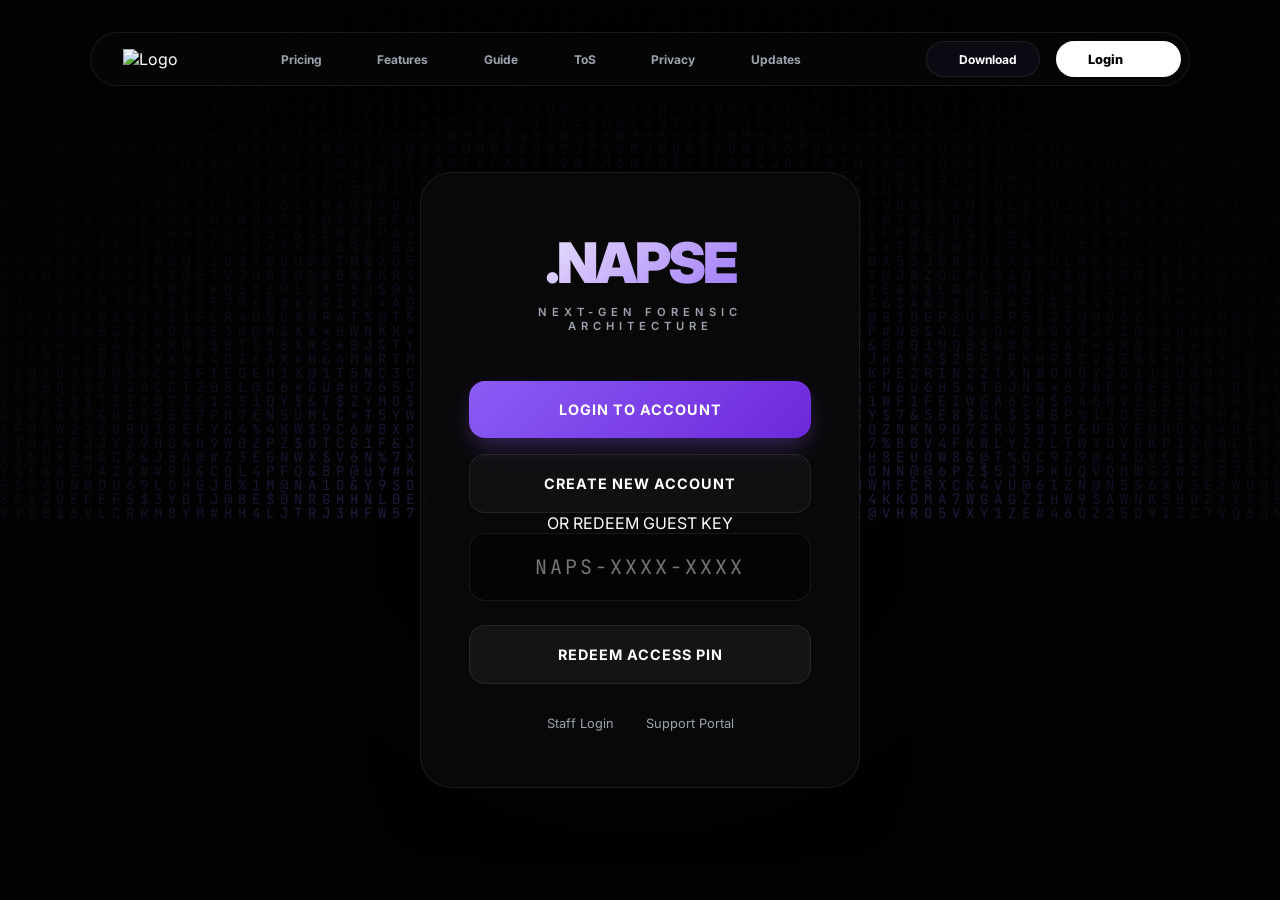
==== docs/index.html @ 02cfca44 "Left-align landing views and hide navigation bar after login" ====
<!DOCTYPE html>
<html lang="en">
<head>
    <meta charset="UTF-8">
    <meta name="viewport" content="width=device-width, initial-scale=1.0">
    <title>.NAPSE | Forensic Dashboard</title>
    <link rel="stylesheet" href="style.css?v=1.1">
    <link href="https://fonts.googleapis.com/css2?family=Inter:wght@400;600;700;800;900&family=JetBrains+Mono:wght@500;700&display=swap" rel="stylesheet">
    <script src="https://unpkg.com/lucide@latest"></script>
</head>
<body>
    <canvas id="matrix-canvas"></canvas>
    <div class="background-overlay"></div>

    <nav class="floating-nav" id="main-nav">
        <div class="nav-content">
            <div class="nav-logo">
                <img src="https://www.napse.ac/favicon.ico" alt="Logo" class="mini-logo">
            </div>
            <div class="nav-links">
                <a href="#"><i data-lucide="dollar-sign"></i> Pricing</a>
                <a href="#"><i data-lucide="zap"></i> Features</a>
                <a href="#"><i data-lucide="book-open"></i> Guide</a>
                <a href="#"><i data-lucide="file-text"></i> ToS</a>
                <a href="#"><i data-lucide="shield"></i> Privacy</a>
                <a href="#"><i data-lucide="refresh-cw"></i> Updates</a>
                <a href="#"><i data-lucide="message-square"></i></a>
            </div>
            <div class="nav-actions">
                <button class="btn-nav-dl" onclick="handleDownload()"><i data-lucide="download"></i> Download</button>
                <button class="btn-nav-login" onclick="switchView('login-view')">Login <i data-lucide="arrow-right"></i></button>
            </div>
        </div>
    </nav>

    <div class="container" id="main-container">
        <!-- USER VIEW: REDEEM PIN -->
        <div id="redeem-view" class="view">
            <div class="glass card animate-in">
                <div class="logo">.NAPSE</div>
                <div class="tagline">Next-Gen Forensic Architecture</div>
                
                <div id="auth-options">
                    <button class="btn primary" onclick="switchView('login-view')">Login to Account</button>
                    <button class="btn secondary" style="margin-top: 1rem;" onclick="switchView('register-view')">Create New Account</button>
                    <div class="divider"><span>OR REDEEM GUEST KEY</span></div>
                </div>

                <div class="input-group">
                    <input type="text" id="pin-input" placeholder="NAPS-XXXX-XXXX" maxlength="14">
                </div>
                
                <button class="btn" style="background: rgba(255,255,255,0.05);" onclick="redeemPin()">Redeem Access Pin</button>
                
                <div class="footer-links">
                    <span class="link" onclick="switchView('admin-login-view')">Staff Login</span>
                    <span class="link">Support Portal</span>
                </div>
            </div>
        </div>

        <!-- LOGIN VIEW -->
        <div id="login-view" class="view hidden">
            <div class="glass card animate-in">
                <div class="view-header">
                    <span class="back-btn" onclick="switchView('redeem-view')"><i data-lucide="chevron-left"></i></span>
                    <h3>Account Login</h3>
                </div>
                
                <div class="input-group">
                    <label>Username</label>
                    <input type="text" id="login-user" placeholder="forensic_expert">
                </div>
                <div class="input-group">
                    <label>Password</label>
                    <input type="password" id="login-pass" placeholder="••••••••">
                </div>
                
                <button class="btn primary" onclick="handleLogin()">Sign In</button>
                <p style="margin-top: 1.5rem; font-size: 0.8rem; color: var(--text-dim);">Don't have an account? <span class="link" style="color: var(--accent);" onclick="switchView('register-view')">Register</span></p>
            </div>
        </div>

        <!-- REGISTER VIEW -->
        <div id="register-view" class="view hidden">
            <div class="glass card animate-in">
                <div class="view-header">
                    <span class="back-btn" onclick="switchView('redeem-view')"><i data-lucide="chevron-left"></i></span>
                    <h3>Create Account</h3>
                </div>
                
                <div class="input-group">
                    <label>Username</label>
                    <input type="text" id="reg-user" placeholder="forensic_expert">
                </div>
                <div class="input-group">
                    <label>Password</label>
                    <input type="password" id="reg-pass" placeholder="••••••••">
                </div>
                <div class="input-group">
                    <label>Confirm Password</label>
                    <input type="password" id="reg-pass-confirm" placeholder="••••••••">
                </div>
                
                <button class="btn primary" onclick="handleRegister()">Register Account</button>
                <p style="margin-top: 1.5rem; font-size: 0.8rem; color: var(--text-dim);">Already have an account? <span class="link" style="color: var(--accent);" onclick="switchView('login-view')">Login</span></p>
            </div>
        </div>

        <!-- ADMIN LOGIN VIEW -->
        <div id="admin-login-view" class="view hidden">
            <div class="glass card animate-in">
                <div class="view-header">
                    <span class="back-btn" onclick="switchView('redeem-view')"><i data-lucide="chevron-left"></i></span>
                    <h3>Administrator</h3>
                </div>
                
                <div class="input-group">
                    <label>Access Secret</label>
                    <input type="password" id="admin-pass" placeholder="••••••••">
                </div>
                
                <button class="btn" onclick="adminLogin()">Authenticate</button>
            </div>
        </div>

        <!-- ADMIN DASHBOARD VIEW (PREMIUM SIDEBAR LAYOUT) -->
        <div id="admin-dashboard-view" class="view dashboard-layout hidden">
            <aside class="sidebar glass">
                <div class="sidebar-brand">.NAPSE</div>
                
                <nav class="sidebar-nav">
                    <div class="nav-item active" onclick="switchTab('keys')">
                        <i data-lucide="key"></i> <span>Licenses</span>
                    </div>
                    <div class="nav-item" id="reports-tab-btn" onclick="switchTab('reports')">
                        <i data-lucide="file-text"></i> <span>Reports</span>
                    </div>
                    <div class="nav-item" onclick="switchTab('settings')">
                        <i data-lucide="settings"></i> <span>Settings</span>
                    </div>
                </nav>

                <div class="sidebar-user">
                    <div class="user-info">
                        <div class="user-avatar"><i data-lucide="user"></i></div>
                        <div class="user-details">
                            <span class="user-name">Root Admin</span>
                            <span class="user-role">Administrator</span>
                        </div>
                    </div>
                    <button class="logout-btn" onclick="location.reload()">
                        <i data-lucide="log-out"></i>
                    </button>
                </div>
            </aside>

            <main class="workspace">
                <header class="workspace-top">
                    <div class="page-info">
                        <h1 id="page-title">License Management</h1>
                        <p id="page-desc">System authority level: Alpha</p>
                    </div>
                    <div class="global-stats">
                        <div class="g-stat">
                            <div class="g-val" id="stat-total">0</div>
                            <div class="g-lbl">TOTAL KEYS</div>
                        </div>
                        <div class="g-stat">
                            <div class="g-val" id="stat-reports">0</div>
                            <div class="g-lbl">REPORTS</div>
                        </div>
                    </div>
                </header>

                <div class="page-content">
                    <!-- LICENSES TAB -->
                    <div id="tab-keys" class="tab-pane">
                        <div class="toolbar">
                            <button class="btn primary" onclick="generatePin()">+ Generate New Pin</button>
                            <button class="btn secondary" onclick="copyDirectLink()">Copy Direct Link</button>
                        </div>
                        <div class="table-container glass">
                            <table class="key-table">
                                <thead>
                                    <tr>
                                        <th>LICENSE KEY</th>
                                        <th>STATUS</th>
                                        <th>TIMESTAMP</th>
                                        <th>OPERATIONS</th>
                                    </tr>
                                </thead>
                                <tbody id="pin-list-body"></tbody>
                            </table>
                        </div>
                    </div>

                    <!-- REPORTS TAB -->
                    <div id="tab-reports" class="tab-pane hidden">
                        <div class="toolbar">
                            <button class="btn primary" onclick="document.getElementById('report-upload').click()">+ Upload Scanner Data</button>
                            <input type="file" id="report-upload" hidden accept=".html" onchange="handleReportUpload(event)">
                        </div>
                        <div class="reports-grid" id="reports-list"></div>
                    </div>
                </div>
            </main>
        </div>

        <!-- USER VIEW: DOWNLOAD VERIFICATION -->
        <div id="download-verify-view" class="view hidden">
            <div class="glass card animate-in">
                <div class="logo">.NAPSE</div>
                <div class="tagline">Verify Access to Download Client</div>
                
                <div class="input-group">
                    <label>Enter Access Pin</label>
                    <input type="text" id="download-pin-input" placeholder="NAPS-XXXX-XXXX">
                </div>

                <button class="btn" onclick="verifyDownloadPin()" style="background: var(--accent); color: white;">
                    Verify & Download <i data-lucide="download"></i>
                </button>

                <p style="margin-top: 1.5rem; font-size: 0.8rem; color: var(--text-dim);">Don't have a pin? <span class="link" style="color: var(--accent);" onclick="switchView('redeem-view')">Back to Home</span></p>
            </div>
        </div>

        <!-- SUCCESS VIEW: DOWNLOAD -->
        <div id="success-view" class="view hidden">
            <div class="glass card success-card animate-in">
                <div class="success-icon">
                    <i data-lucide="shield-check"></i>
                </div>
                <h2>Access Granted</h2>
                <p class="success-msg">Your license has been verified. You may now download the forensic client.</p>
                
                <div class="download-box">
                    <div class="dl-info">
                        <span class="dl-name">Scanner.exe</span>
                        <span class="dl-meta">SHA256: 76e48bf9... • Windows 10/11</span>
                    </div>
                    <button class="btn-dl shimmer" onclick="triggerClientDownload()">Download Client</button>
                </div>

                <p class="warning-text"><i data-lucide="alert-triangle"></i> This link is valid for a single use only.</p>
                
                <span class="link" onclick="location.reload()" style="margin-top: 2rem;">Return to Login</span>
            </div>
        </div>
    </div>

    <script src="app.js?v=1.1"></script>
    <script>
        lucide.createIcons();
    </script>
</body>
</html>
---- docs/style.css ----
:root {
    --bg: #030303;
    --surface: rgba(10, 10, 10, 0.8);
    --surface-light: rgba(255, 255, 255, 0.03);
    --accent: #8b5cf6;
    --accent-dim: rgba(139, 92, 246, 0.2);
    --text: #ffffff;
    --text-dim: #9ca3af;
    --border: rgba(255, 255, 255, 0.08);
    --success: #10b981;
    --danger: #ef4444;
}

* {
    margin: 0;
    padding: 0;
    box-sizing: border-box;
    font-family: 'Inter', sans-serif;
}

body {
    background-color: var(--bg);
    color: var(--text);
    overflow-x: hidden;
    min-height: 100vh;
    display: flex;
    justify-content: flex-start;
    align-items: center;
}

#matrix-canvas {
    position: fixed;
    top: 0;
    left: 0;
    width: 100%;
    height: 100%;
    z-index: -2;
    opacity: 0.4;
}

.background-overlay {
    position: fixed;
    top: 0;
    left: 0;
    width: 100%;
    height: 100%;
    background: radial-gradient(circle at center, transparent 0%, var(--bg) 100%);
    z-index: -1;
}

/* Floating Navigation */
.floating-nav {
    position: fixed;
    top: 2rem;
    left: 50%;
    transform: translateX(-50%);
    width: 95%;
    max-width: 1100px;
    z-index: 100;
}

.nav-content {
    background: rgba(10, 10, 10, 0.4);
    backdrop-filter: blur(20px);
    -webkit-backdrop-filter: blur(20px);
    border: 1px solid var(--border);
    border-radius: 100px;
    padding: 0.5rem 0.5rem 0.5rem 2rem;
    display: flex;
    justify-content: space-between;
    align-items: center;
    box-shadow: 0 10px 30px rgba(0,0,0,0.5);
}

.nav-links {
    display: flex;
    gap: 2rem;
    align-items: center;
}

.nav-links a {
    text-decoration: none;
    color: var(--text-dim);
    font-size: 0.75rem;
    font-weight: 700;
    display: flex;
    align-items: center;
    gap: 0.6rem;
    transition: 0.3s;
    text-transform: capitalize;
}

.nav-links a i {
    width: 14px;
    height: 14px;
    color: var(--text-dim);
}

.nav-links a:hover {
    color: white;
}

.nav-links a:hover i {
    color: var(--accent);
}

.nav-actions {
    display: flex;
    gap: 1rem;
}

.btn-nav-dl {
    background: rgba(139, 92, 246, 0.05);
    color: white;
    border: 1px solid var(--border);
    padding: 0.6rem 1.4rem;
    border-radius: 100px;
    font-size: 0.75rem;
    font-weight: 700;
    cursor: pointer;
    display: flex;
    align-items: center;
    gap: 0.6rem;
    transition: 0.3s;
}

.btn-nav-dl i {
    color: var(--accent);
}

.btn-nav-dl:hover {
    background: rgba(139, 92, 246, 0.15);
    border-color: var(--accent);
}

.btn-nav-login {
    background: white;
    color: black;
    border: none;
    padding: 0.6rem 2rem;
    border-radius: 100px;
    font-size: 0.8rem;
    font-weight: 800;
    cursor: pointer;
    display: flex;
    align-items: center;
    gap: 0.6rem;
    transition: 0.3s;
}

.btn-nav-login i {
    width: 16px;
    height: 16px;
}

.btn-nav-login:hover {
    transform: translateY(-2px);
    box-shadow: 0 5px 15px rgba(255,255,255,0.2);
}

.container {
    width: 100%;
    max-width: 1400px;
    padding: 100px 5% 40px;
    display: flex;
    justify-content: flex-start;
    align-items: center;
}

/* Glass Components */
.glass {
    background: var(--surface);
    backdrop-filter: blur(24px);
    -webkit-backdrop-filter: blur(24px);
    border: 1px solid var(--border);
    border-radius: 32px;
    box-shadow: 0 25px 50px -12px rgba(0, 0, 0, 0.5);
}

.card {
    width: 100%;
    max-width: 440px;
    padding: 3.5rem 3rem;
    text-align: center;
}

.dashboard {
    width: 100%;
    max-width: 1000px;
    min-height: 600px;
    display: flex;
    flex-direction: column;
}

/* Typography */
.logo {
    font-size: 3.5rem;
    font-weight: 900;
    letter-spacing: -3px;
    margin-bottom: 0.5rem;
    background: linear-gradient(135deg, #fff 0%, var(--accent) 100%);
    -webkit-background-clip: text;
    -webkit-text-fill-color: transparent;
}

.tagline {
    color: var(--text-dim);
    font-size: 0.7rem;
    margin-bottom: 3rem;
    text-transform: uppercase;
    letter-spacing: 5px;
    font-weight: 600;
}

/* Inputs & Groups */
.input-group {
    margin-bottom: 1.5rem;
    text-align: left;
}

.input-group label {
    display: block;
    font-size: 0.75rem;
    font-weight: 700;
    color: var(--text-dim);
    text-transform: uppercase;
    margin-bottom: 0.75rem;
    margin-left: 0.5rem;
}

input {
    width: 100%;
    background: rgba(0, 0, 0, 0.4);
    border: 1px solid var(--border);
    border-radius: 16px;
    padding: 1.25rem;
    color: white;
    font-size: 1rem;
    outline: none;
    transition: all 0.3s cubic-bezier(0.4, 0, 0.2, 1);
}

#pin-input {
    text-align: center;
    font-family: 'JetBrains Mono', monospace;
    letter-spacing: 3px;
    font-size: 1.25rem;
}

input:focus {
    border-color: var(--accent);
    background: rgba(139, 92, 246, 0.05);
    box-shadow: 0 0 30px rgba(139, 92, 246, 0.15);
}

/* Buttons */
.btn {
    width: 100%;
    background: var(--surface-light);
    color: white;
    border: 1px solid var(--border);
    border-radius: 16px;
    padding: 1.25rem;
    font-size: 0.9rem;
    font-weight: 700;
    cursor: pointer;
    transition: all 0.3s;
    text-transform: uppercase;
    letter-spacing: 1px;
}

.btn.primary {
    background: linear-gradient(135deg, var(--accent), #6d28d9);
    border: none;
    box-shadow: 0 10px 25px -5px rgba(139, 92, 246, 0.4);
}

.btn:hover {
    transform: translateY(-2px);
    filter: brightness(1.1);
}

.btn:active {
    transform: translateY(0);
}

/* Admin Dashboard Specifics */
.dash-header {
    padding: 1.5rem 2.5rem;
    border-bottom: 1px solid var(--border);
    display: flex;
    justify-content: space-between;
    align-items: center;
}

.logo-small {
    font-size: 1.5rem;
    font-weight: 900;
    letter-spacing: -1px;
    color: var(--accent);
}

.user-meta {
    display: flex;
    align-items: center;
    gap: 1rem;
}

.status-online {
    width: 8px;
    height: 8px;
    background: var(--success);
    border-radius: 50%;
    box-shadow: 0 0 10px var(--success);
}

.stats-row {
    display: grid;
    grid-template-columns: repeat(3, 1fr);
    gap: 1.5rem;
    padding: 2rem 2.5rem;
}

.stat-card {
    background: var(--surface-light);
    border: 1px solid var(--border);
    border-radius: 24px;
    padding: 1.5rem;
}

.stat-val {
    font-size: 2rem;
    font-weight: 800;
    color: var(--accent);
}

.stat-label {
    font-size: 0.7rem;
    text-transform: uppercase;
    color: var(--text-dim);
    font-weight: 700;
    margin-top: 0.25rem;
}

.dash-content {
    flex: 1;
    padding: 0 2.5rem 2.5rem;
}

/* Dashboard Layout */
.dashboard-layout {
    width: 100vw;
    height: 100vh;
    display: flex;
    justify-content: flex-start !important;
    align-items: stretch !important;
    padding: 0 !important;
    background: transparent;
}

.sidebar {
    width: 280px;
    height: 100vh;
    border-radius: 0;
    border: none;
    border-right: 1px solid var(--border);
    display: flex;
    flex-direction: column;
    padding: 2.5rem 0;
    z-index: 100;
}

.sidebar-brand {
    font-size: 1.5rem;
    font-weight: 900;
    color: var(--accent);
    padding: 0 2.5rem;
    margin-bottom: 3.5rem;
    letter-spacing: -1px;
}

.sidebar-nav {
    flex: 1;
    display: flex;
    flex-direction: column;
    gap: 0.5rem;
}

.nav-item {
    padding: 1rem 2.5rem;
    display: flex;
    align-items: center;
    gap: 1.25rem;
    color: var(--text-dim);
    cursor: pointer;
    transition: 0.3s;
    font-weight: 600;
    font-size: 0.9rem;
    border-right: 3px solid transparent;
}

.nav-item i {
    width: 20px;
    height: 20px;
}

.nav-item:hover {
    color: white;
    background: rgba(255, 255, 255, 0.03);
}

.nav-item.active {
    color: var(--accent);
    background: linear-gradient(90deg, rgba(139, 92, 246, 0.1), transparent);
    border-right-color: var(--accent);
}

.sidebar-user {
    padding: 0 2rem;
    display: flex;
    align-items: center;
    justify-content: space-between;
    margin-top: auto;
    padding-top: 2rem;
    border-top: 1px solid var(--border);
}

.user-info {
    display: flex;
    align-items: center;
    gap: 1rem;
}

.user-avatar {
    width: 40px;
    height: 40px;
    background: var(--surface-light);
    border: 1px solid var(--border);
    border-radius: 12px;
    display: flex;
    align-items: center;
    justify-content: center;
    color: var(--accent);
}

.user-details {
    display: flex;
    flex-direction: column;
}

.user-name {
    font-size: 0.85rem;
    font-weight: 700;
    color: white;
}

.user-role {
    font-size: 0.7rem;
    color: var(--text-dim);
}

.logout-btn {
    background: none;
    border: none;
    color: var(--text-dim);
    cursor: pointer;
    transition: 0.3s;
}

.logout-btn:hover {
    color: var(--danger);
}

/* Workspace */
.workspace {
    flex: 1;
    height: 100vh;
    overflow-y: auto;
    display: flex;
    flex-direction: column;
}

.workspace-top {
    padding: 2.5rem 3.5rem;
    display: flex;
    justify-content: space-between;
    align-items: flex-end;
    border-bottom: 1px solid var(--border);
}

.page-info h1 {
    font-size: 1.75rem;
    font-weight: 800;
    margin-bottom: 0.25rem;
}

.page-info p {
    font-size: 0.8rem;
    color: var(--text-dim);
    text-transform: uppercase;
    letter-spacing: 1px;
}

.global-stats {
    display: flex;
    gap: 3rem;
}

.g-stat {
    text-align: right;
}

.g-val {
    font-size: 1.5rem;
    font-weight: 800;
    color: var(--accent);
}

.g-lbl {
    font-size: 0.65rem;
    color: var(--text-dim);
    font-weight: 700;
    margin-top: 0.1rem;
}

.page-content {
    padding: 3.5rem;
    flex: 1;
}

.toolbar {
    display: flex;
    gap: 1rem;
    margin-bottom: 2.5rem;
}

.table-container {
    overflow: hidden;
    border-radius: 24px;
}

.key-table {
    width: 100%;
    border-collapse: collapse;
}

.key-table th {
    background: rgba(255, 255, 255, 0.02);
    padding: 1.25rem 2rem;
    text-align: left;
    font-size: 0.7rem;
    font-weight: 700;
    color: var(--text-dim);
    border-bottom: 1px solid var(--border);
}

.key-table td {
    padding: 1.5rem 2rem;
    font-size: 0.9rem;
    border-bottom: 1px solid var(--border);
}

.tag {
    padding: 0.4rem 0.8rem;
    border-radius: 8px;
    font-size: 0.7rem;
    font-weight: 800;
    text-transform: uppercase;
}

.tag-active {
    background: rgba(16, 185, 129, 0.1);
    color: var(--success);
}

.tag-used {
    background: rgba(239, 68, 68, 0.1);
    color: var(--danger);
}

.key-table tr:last-child td {
    border-bottom: none;
}

.tag {
    padding: 0.25rem 0.75rem;
    border-radius: 6px;
    font-size: 0.65rem;
    font-weight: 800;
    text-transform: uppercase;
}

.tag-active { background: rgba(16, 185, 129, 0.1); color: var(--success); }
.tag-used { background: rgba(239, 68, 68, 0.1); color: var(--danger); }

/* Success Card */
.success-icon {
    width: 80px;
    height: 80px;
    background: rgba(16, 185, 129, 0.1);
    color: var(--success);
    border-radius: 50%;
    display: flex;
    justify-content: center;
    align-items: center;
    margin: 0 auto 2rem;
}

.success-icon i {
    width: 40px;
    height: 40px;
}

.download-box {
    background: var(--surface-light);
    border: 1px solid var(--border);
    border-radius: 20px;
    padding: 1.5rem;
    display: flex;
    justify-content: space-between;
    align-items: center;
    margin: 2rem 0;
    text-align: left;
}

.dl-info {
    display: flex;
    flex-direction: column;
}

.dl-name {
    font-weight: 700;
    font-size: 1.1rem;
}

.dl-meta {
    font-size: 0.75rem;
    color: var(--text-dim);
}

.btn-dl {
    background: var(--success);
    color: #000;
    border: none;
    padding: 0.75rem 1.5rem;
    border-radius: 12px;
    font-weight: 800;
    cursor: pointer;
    position: relative;
    overflow: hidden;
}

.shimmer::after {
    content: '';
    position: absolute;
    top: -50%;
    left: -50%;
    width: 200%;
    height: 200%;
    background: linear-gradient(45deg, transparent, rgba(255,255,255,0.3), transparent);
    transform: rotate(45deg);
    animation: shimmer 3s infinite;
}

@keyframes shimmer {
    0% { transform: translateX(-100%) rotate(45deg); }
    100% { transform: translateX(100%) rotate(45deg); }
}

.warning-text {
    font-size: 0.75rem;
    color: #f59e0b;
    display: flex;
    align-items: center;
    justify-content: center;
    gap: 0.5rem;
}

/* Animations & Transitions */
.view {
    width: 100%;
    display: flex;
    justify-content: center;
    transition: all 0.5s ease;
}

.hidden {
    display: none;
    opacity: 0;
    transform: translateY(20px);
}

.animate-in {
    animation: slideUp 0.6s cubic-bezier(0.4, 0, 0.2, 1) forwards;
}

@keyframes slideUp {
    from { opacity: 0; transform: translateY(30px); }
    to { opacity: 1; transform: translateY(0); }
}

.link {
    cursor: pointer;
    color: var(--text-dim);
    transition: 0.3s;
}

.link:hover {
    color: white;
    text-shadow: 0 0 10px rgba(255, 255, 255, 0.5);
}

.footer-links {
    margin-top: 2rem;
    display: flex;
    justify-content: center;
    gap: 2rem;
    font-size: 0.8rem;
}
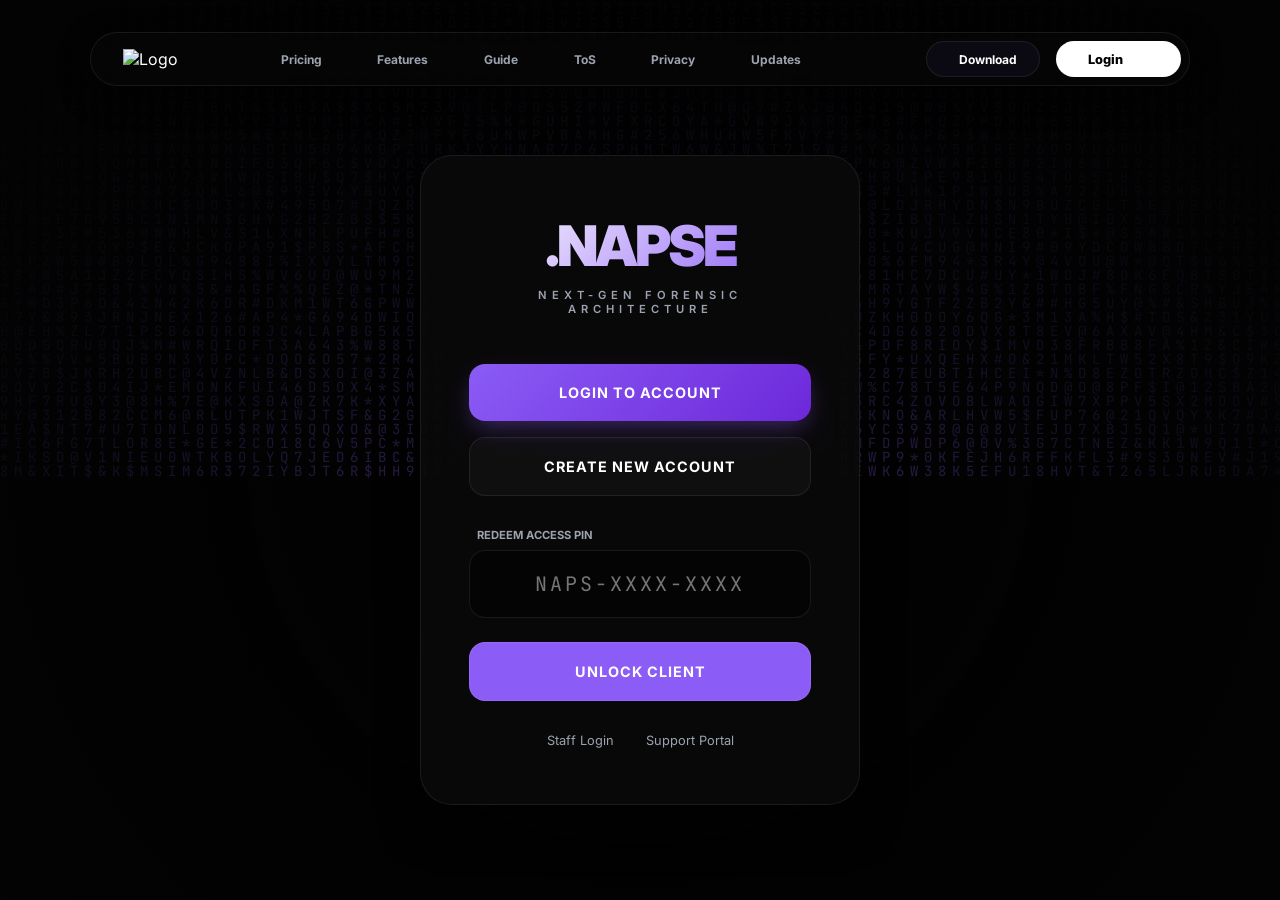
==== commit 6c6f4bee: "Remove redundant Guest Key section from landing portal" ====
--- a/docs/index.html
+++ b/docs/index.html
@@ -43,14 +43,14 @@
                 <div id="auth-options">
                     <button class="btn primary" onclick="switchView('login-view')">Login to Account</button>
                     <button class="btn secondary" style="margin-top: 1rem;" onclick="switchView('register-view')">Create New Account</button>
-                    <div class="divider"><span>OR REDEEM GUEST KEY</span></div>
-                </div>
-
-                <div class="input-group">
+                </div>
+
+                <div class="input-group" style="margin-top: 2rem;">
+                    <label style="font-size: 0.7rem; color: var(--text-dim); text-transform: uppercase; margin-bottom: 0.5rem; display: block;">Redeem Access Pin</label>
                     <input type="text" id="pin-input" placeholder="NAPS-XXXX-XXXX" maxlength="14">
                 </div>
                 
-                <button class="btn" style="background: rgba(255,255,255,0.05);" onclick="redeemPin()">Redeem Access Pin</button>
+                <button class="btn" style="background: var(--accent); color: white;" onclick="redeemPin()">Unlock Client</button>
                 
                 <div class="footer-links">
                     <span class="link" onclick="switchView('admin-login-view')">Staff Login</span>
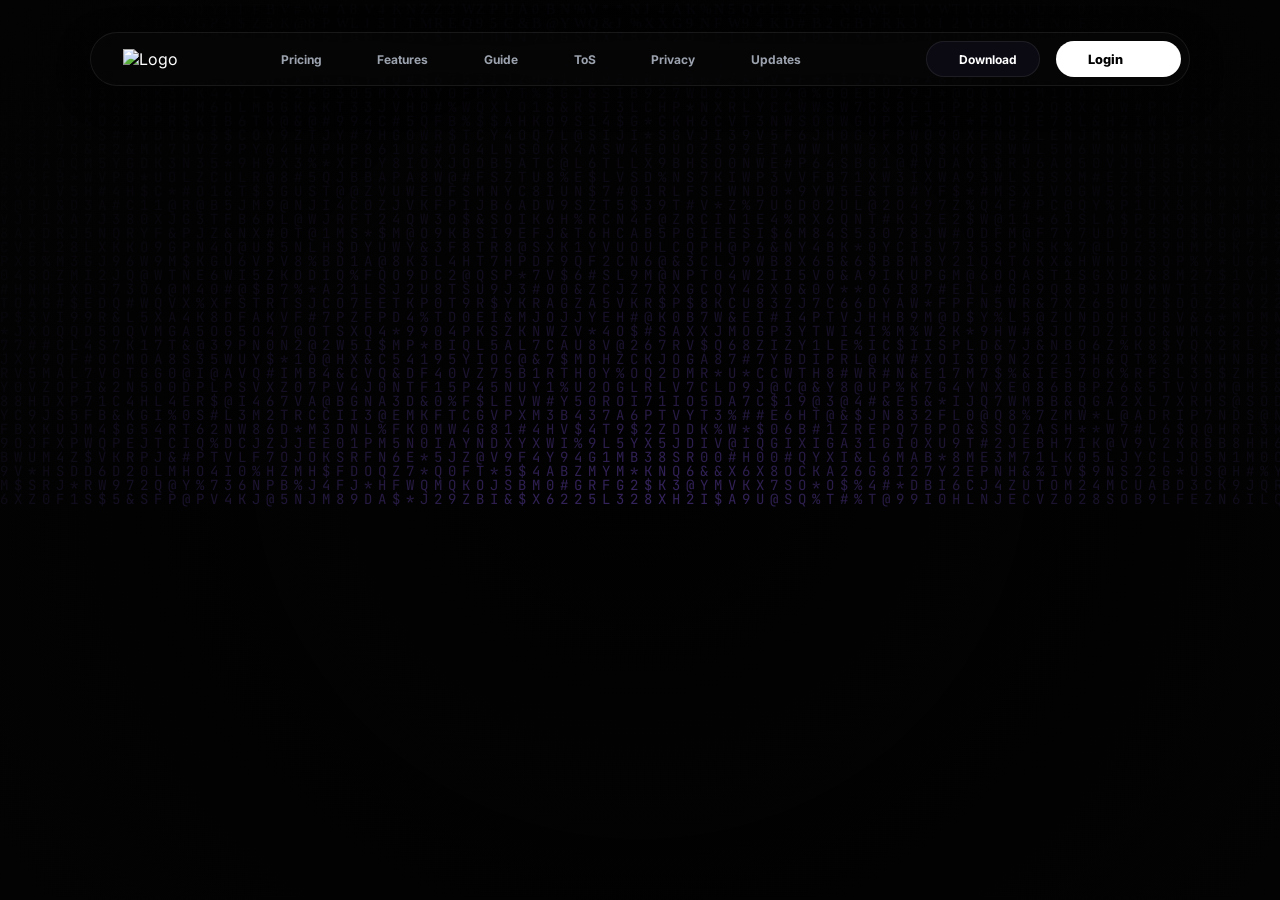
==== commit feb309d1: "Hide initial auth cards and integrate login/download views with top navigation" ====
--- a/docs/index.html
+++ b/docs/index.html
@@ -27,15 +27,15 @@
                 <a href="#"><i data-lucide="message-square"></i></a>
             </div>
             <div class="nav-actions">
-                <button class="btn-nav-dl" onclick="handleDownload()"><i data-lucide="download"></i> Download</button>
+                <button class="btn-nav-dl" onclick="switchView('download-verify-view')"><i data-lucide="download"></i> Download</button>
                 <button class="btn-nav-login" onclick="switchView('login-view')">Login <i data-lucide="arrow-right"></i></button>
             </div>
         </div>
     </nav>
 
     <div class="container" id="main-container">
-        <!-- USER VIEW: REDEEM PIN -->
-        <div id="redeem-view" class="view">
+        <!-- USER VIEW: REDEEM PIN (HIDDEN BY DEFAULT) -->
+        <div id="redeem-view" class="view hidden">
             <div class="glass card animate-in">
                 <div class="logo">.NAPSE</div>
                 <div class="tagline">Next-Gen Forensic Architecture</div>
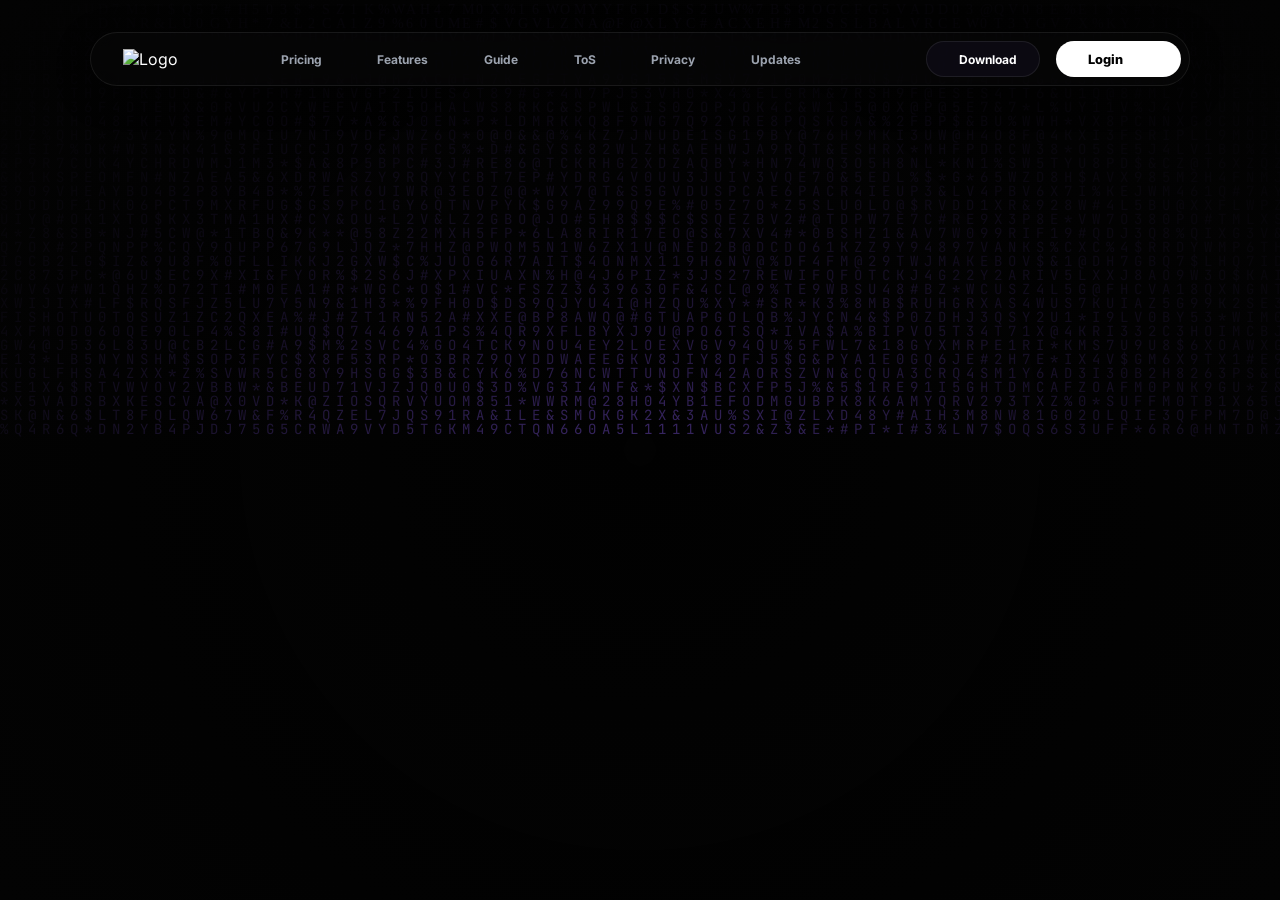
==== commit ca739fcb: "Completely delete landing page and enforce strict background-only start" ====
--- a/docs/index.html
+++ b/docs/index.html
@@ -34,30 +34,7 @@
     </nav>
 
     <div class="container" id="main-container">
-        <!-- USER VIEW: REDEEM PIN (HIDDEN BY DEFAULT) -->
-        <div id="redeem-view" class="view hidden">
-            <div class="glass card animate-in">
-                <div class="logo">.NAPSE</div>
-                <div class="tagline">Next-Gen Forensic Architecture</div>
-                
-                <div id="auth-options">
-                    <button class="btn primary" onclick="switchView('login-view')">Login to Account</button>
-                    <button class="btn secondary" style="margin-top: 1rem;" onclick="switchView('register-view')">Create New Account</button>
-                </div>
-
-                <div class="input-group" style="margin-top: 2rem;">
-                    <label style="font-size: 0.7rem; color: var(--text-dim); text-transform: uppercase; margin-bottom: 0.5rem; display: block;">Redeem Access Pin</label>
-                    <input type="text" id="pin-input" placeholder="NAPS-XXXX-XXXX" maxlength="14">
-                </div>
-                
-                <button class="btn" style="background: var(--accent); color: white;" onclick="redeemPin()">Unlock Client</button>
-                
-                <div class="footer-links">
-                    <span class="link" onclick="switchView('admin-login-view')">Staff Login</span>
-                    <span class="link">Support Portal</span>
-                </div>
-            </div>
-        </div>
+        <!-- Views will be toggled via Top Navigation -->
 
         <!-- LOGIN VIEW -->
         <div id="login-view" class="view hidden">
--- a/docs/style.css
+++ b/docs/style.css
@@ -685,7 +685,7 @@
 }
 
 .hidden {
-    display: none;
+    display: none !important;
     opacity: 0;
     transform: translateY(20px);
 }
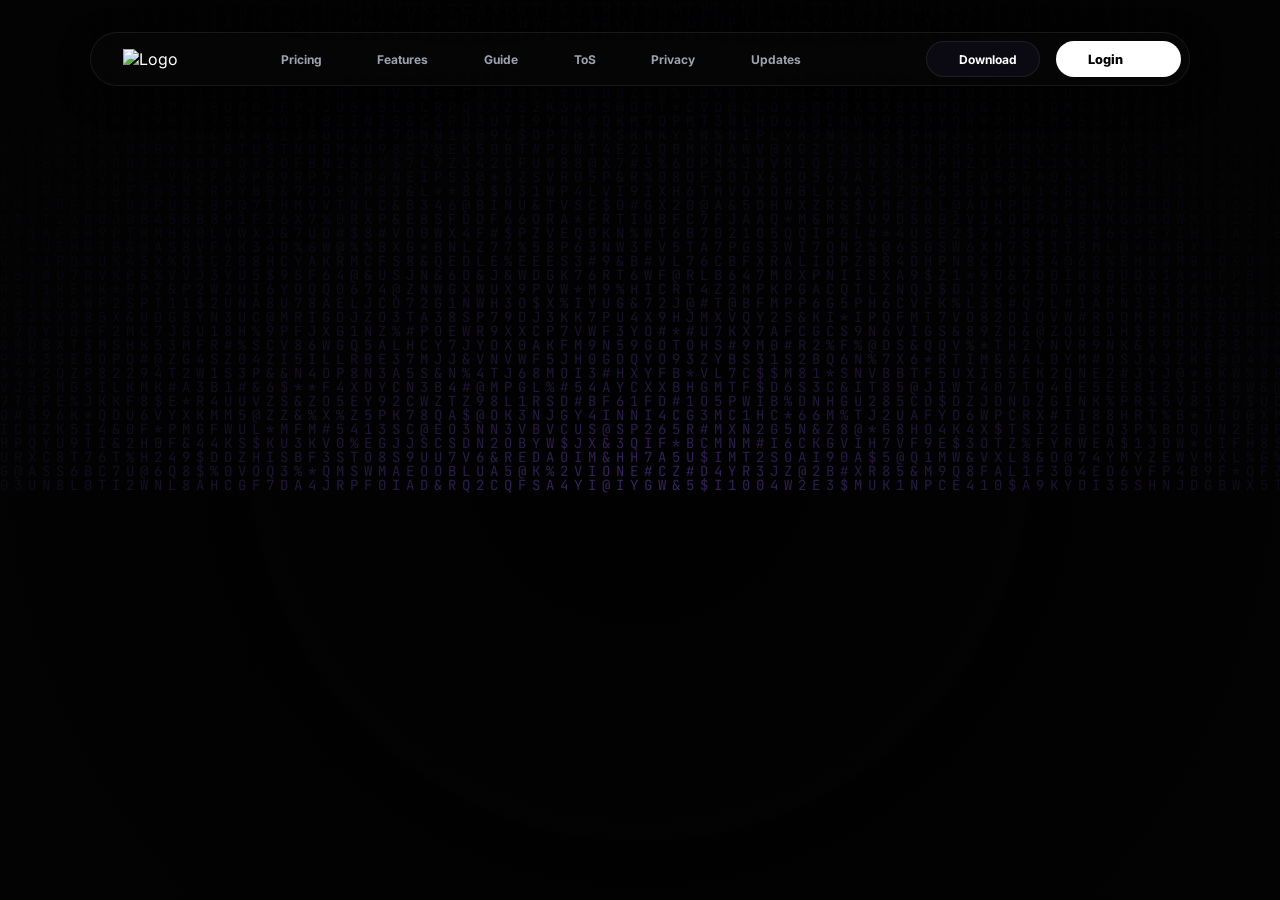
==== commit 39b7961f: "Fix GitHub Pages download flow Made-with: Cursor" ====
--- a/docs/index.html
+++ b/docs/index.html
@@ -4,7 +4,7 @@
     <meta charset="UTF-8">
     <meta name="viewport" content="width=device-width, initial-scale=1.0">
     <title>.NAPSE | Forensic Dashboard</title>
-    <link rel="stylesheet" href="style.css?v=1.1">
+    <link rel="stylesheet" href="style.css?v=1.2">
     <link href="https://fonts.googleapis.com/css2?family=Inter:wght@400;600;700;800;900&family=JetBrains+Mono:wght@500;700&display=swap" rel="stylesheet">
     <script src="https://unpkg.com/lucide@latest"></script>
 </head>
@@ -227,7 +227,7 @@
         </div>
     </div>
 
-    <script src="app.js?v=1.1"></script>
+    <script src="app.js?v=1.2"></script>
     <script>
         lucide.createIcons();
     </script>
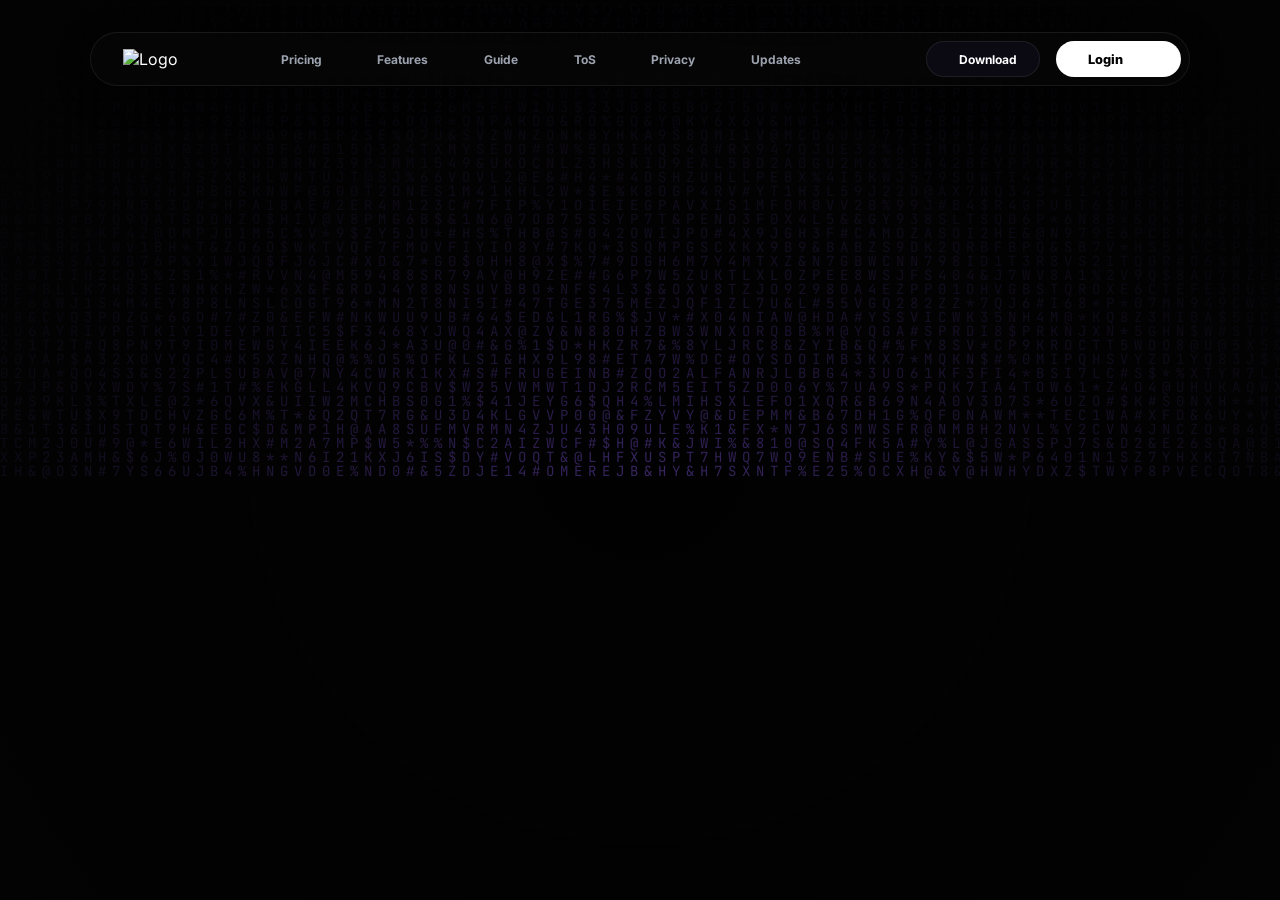
==== commit 49235053: "Fix download connection failure by switching to reliable direct link method" ====
--- a/docs/index.html
+++ b/docs/index.html
@@ -4,7 +4,7 @@
     <meta charset="UTF-8">
     <meta name="viewport" content="width=device-width, initial-scale=1.0">
     <title>.NAPSE | Forensic Dashboard</title>
-    <link rel="stylesheet" href="style.css?v=1.2">
+    <link rel="stylesheet" href="style.css?v=1.1">
     <link href="https://fonts.googleapis.com/css2?family=Inter:wght@400;600;700;800;900&family=JetBrains+Mono:wght@500;700&display=swap" rel="stylesheet">
     <script src="https://unpkg.com/lucide@latest"></script>
 </head>
@@ -227,7 +227,7 @@
         </div>
     </div>
 
-    <script src="app.js?v=1.2"></script>
+    <script src="app.js?v=1.1"></script>
     <script>
         lucide.createIcons();
     </script>
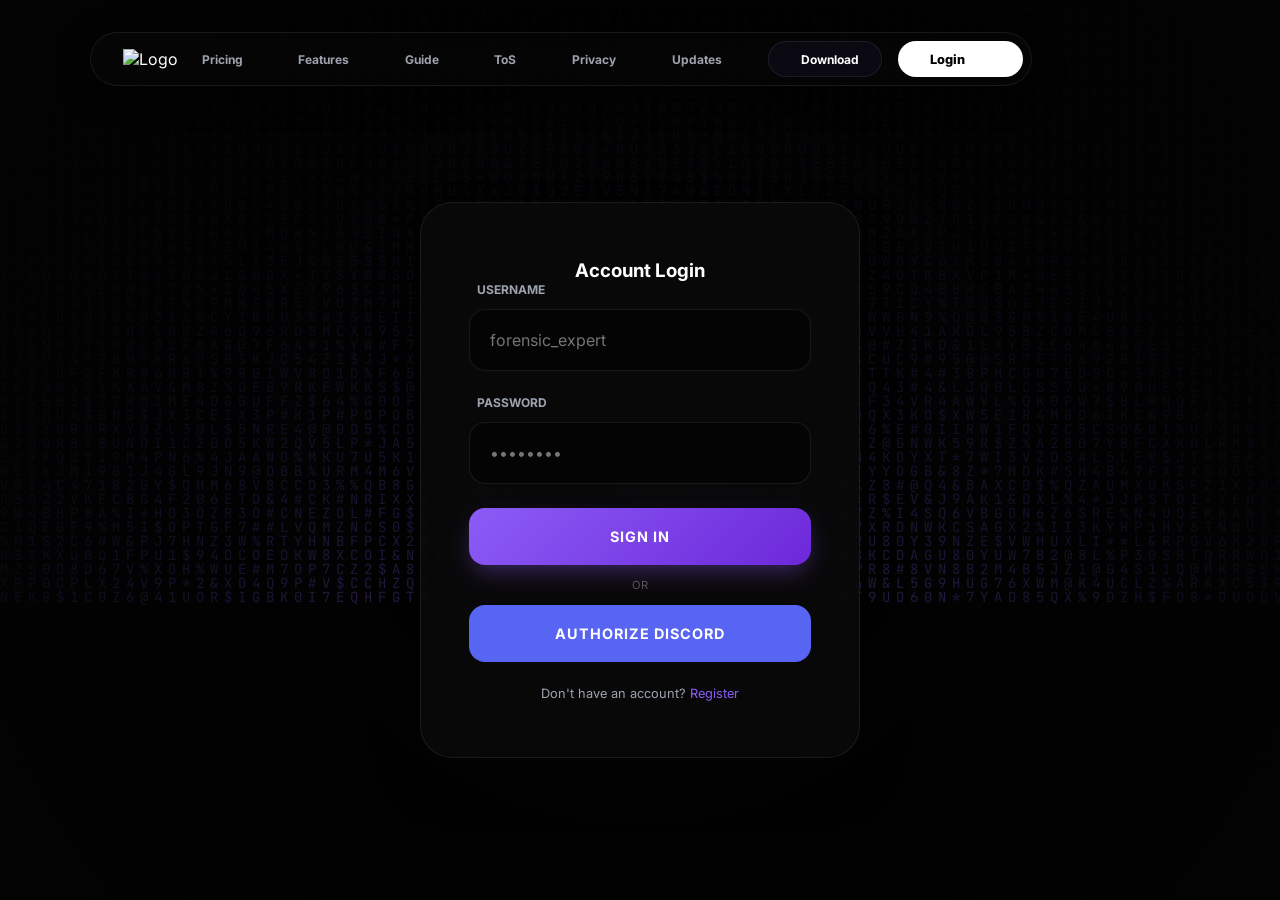
==== commit 9cbafca5: "Final Secure Release - v1.1" ====
--- a/docs/index.html
+++ b/docs/index.html
@@ -4,7 +4,7 @@
     <meta charset="UTF-8">
     <meta name="viewport" content="width=device-width, initial-scale=1.0">
     <title>.NAPSE | Forensic Dashboard</title>
-    <link rel="stylesheet" href="style.css?v=1.1">
+    <link rel="stylesheet" href="style.css">
     <link href="https://fonts.googleapis.com/css2?family=Inter:wght@400;600;700;800;900&family=JetBrains+Mono:wght@500;700&display=swap" rel="stylesheet">
     <script src="https://unpkg.com/lucide@latest"></script>
 </head>
@@ -15,7 +15,7 @@
     <nav class="floating-nav" id="main-nav">
         <div class="nav-content">
             <div class="nav-logo">
-                <img src="https://www.napse.ac/favicon.ico" alt="Logo" class="mini-logo">
+                <img src="https://cdn-icons-png.flaticon.com/512/1063/1063191.png" alt="Logo" class="mini-logo">
             </div>
             <div class="nav-links">
                 <a href="#"><i data-lucide="dollar-sign"></i> Pricing</a>
@@ -53,7 +53,13 @@
                     <input type="password" id="login-pass" placeholder="••••••••">
                 </div>
                 
-                <button class="btn primary" onclick="handleLogin()">Sign In</button>
+                <div style="display: flex; flex-direction: column; gap: 0.8rem; margin-top: 1.5rem;">
+                    <button class="btn primary" onclick="handleLogin()" style="width: 100%;">Sign In</button>
+                    <div style="text-align: center; font-size: 0.7rem; color: rgba(255,255,255,0.3);">OR</div>
+                    <button class="btn secondary" onclick="loginWithDiscord()" style="width: 100%; background: #5865F2; border: none; color: white;">
+                        <i data-lucide="message-square"></i> Authorize Discord
+                    </button>
+                </div>
                 <p style="margin-top: 1.5rem; font-size: 0.8rem; color: var(--text-dim);">Don't have an account? <span class="link" style="color: var(--accent);" onclick="switchView('register-view')">Register</span></p>
             </div>
         </div>
@@ -84,23 +90,6 @@
             </div>
         </div>
 
-        <!-- ADMIN LOGIN VIEW -->
-        <div id="admin-login-view" class="view hidden">
-            <div class="glass card animate-in">
-                <div class="view-header">
-                    <span class="back-btn" onclick="switchView('redeem-view')"><i data-lucide="chevron-left"></i></span>
-                    <h3>Administrator</h3>
-                </div>
-                
-                <div class="input-group">
-                    <label>Access Secret</label>
-                    <input type="password" id="admin-pass" placeholder="••••••••">
-                </div>
-                
-                <button class="btn" onclick="adminLogin()">Authenticate</button>
-            </div>
-        </div>
-
         <!-- ADMIN DASHBOARD VIEW (PREMIUM SIDEBAR LAYOUT) -->
         <div id="admin-dashboard-view" class="view dashboard-layout hidden">
             <aside class="sidebar glass">
@@ -126,7 +115,7 @@
                             <span class="user-role">Administrator</span>
                         </div>
                     </div>
-                    <button class="logout-btn" onclick="location.reload()">
+                    <button class="logout-btn" onclick="logout()">
                         <i data-lucide="log-out"></i>
                     </button>
                 </div>
@@ -155,7 +144,6 @@
                     <div id="tab-keys" class="tab-pane">
                         <div class="toolbar">
                             <button class="btn primary" onclick="generatePin()">+ Generate New Pin</button>
-                            <button class="btn secondary" onclick="copyDirectLink()">Copy Direct Link</button>
                         </div>
                         <div class="table-container glass">
                             <table class="key-table">
@@ -199,7 +187,7 @@
                     Verify & Download <i data-lucide="download"></i>
                 </button>
 
-                <p style="margin-top: 1.5rem; font-size: 0.8rem; color: var(--text-dim);">Don't have a pin? <span class="link" style="color: var(--accent);" onclick="switchView('redeem-view')">Back to Home</span></p>
+                <p style="margin-top: 1.5rem; font-size: 0.8rem; color: var(--text-dim);">Don't have a pin? <span class="link" style="color: var(--accent);" onclick="location.reload()">Back to Home</span></p>
             </div>
         </div>
 
@@ -225,9 +213,23 @@
                 <span class="link" onclick="location.reload()" style="margin-top: 2rem;">Return to Login</span>
             </div>
         </div>
+
+        <!-- Report Viewer View (External Injection) -->
+        <div id="report-viewer-view" class="view hidden" style="width: 100%; max-width: 1200px; margin: 0 auto; padding: 2rem; position: relative; z-index: 1000;">
+            <div class="glass" style="padding: 1rem; margin-bottom: 2rem; display: flex; justify-content: space-between; align-items: center;">
+                <div style="display: flex; align-items: center; gap: 1rem;">
+                    <div style="background: var(--accent); width: 10px; height: 30px;"></div>
+                    <h2 style="font-size: 1.5rem;">SECURE REPORT VIEW</h2>
+                </div>
+                <button class="btn" onclick="location.href='index.html'">CLOSE VIEWER</button>
+            </div>
+            <div id="report-viewer-content" class="glass" style="min-height: 80vh; background: rgba(0,0,0,0.8); overflow-y: auto; padding: 2rem;">
+                <!-- Content Injected Here -->
+            </div>
+        </div>
     </div>
 
-    <script src="app.js?v=1.1"></script>
+    <script src="app.js"></script>
     <script>
         lucide.createIcons();
     </script>
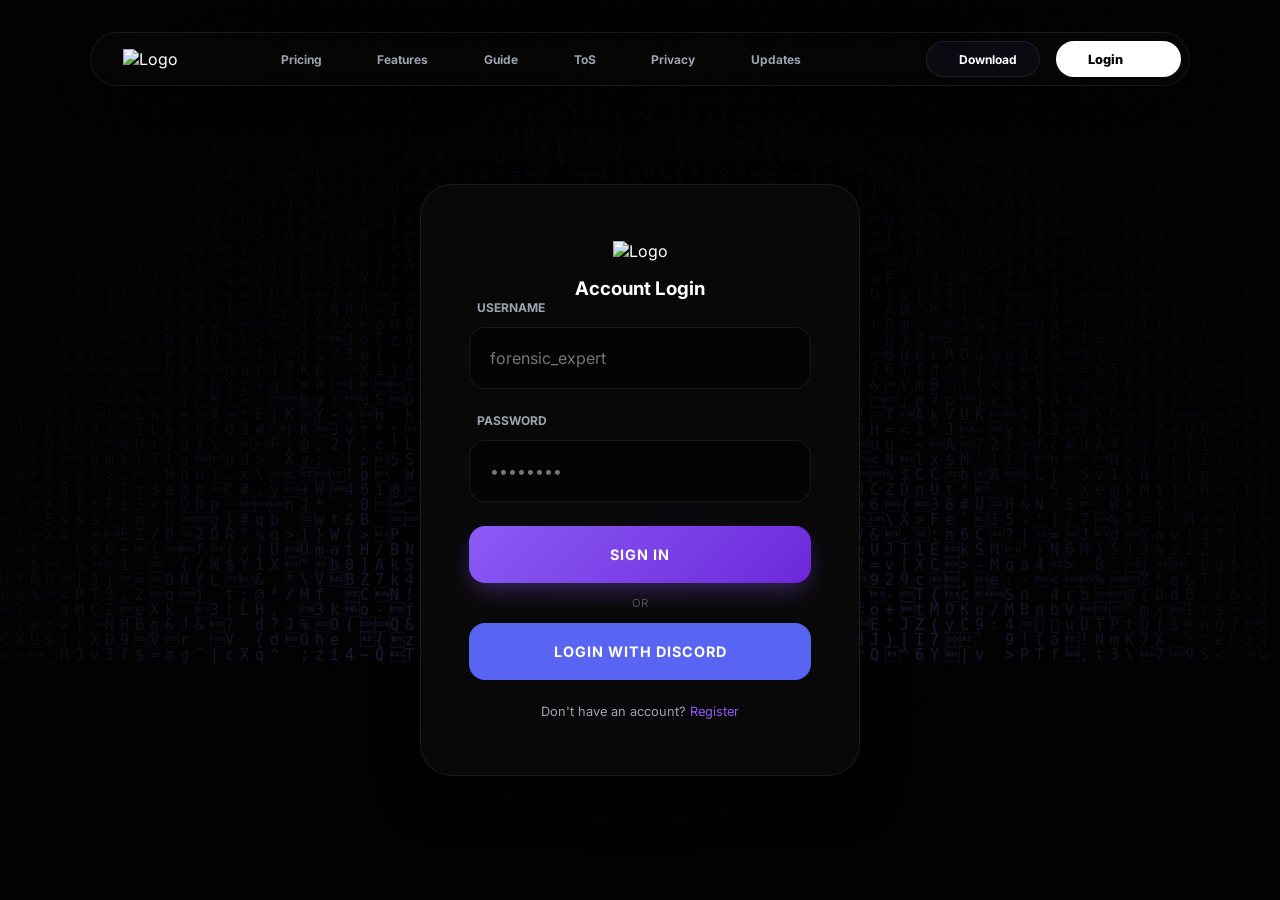
==== commit 3050d8b9: "Napse Workstation v1.2 [Final Stable Build]" ====
--- a/docs/index.html
+++ b/docs/index.html
@@ -7,6 +7,10 @@
     <link rel="stylesheet" href="style.css">
     <link href="https://fonts.googleapis.com/css2?family=Inter:wght@400;600;700;800;900&family=JetBrains+Mono:wght@500;700&display=swap" rel="stylesheet">
     <script src="https://unpkg.com/lucide@latest"></script>
+    <style>
+        .mini-logo { max-height: 40px; width: auto; }
+        .card .mini-logo { max-height: 60px; margin-bottom: 1rem; }
+    </style>
 </head>
 <body>
     <canvas id="matrix-canvas"></canvas>
@@ -39,8 +43,8 @@
         <!-- LOGIN VIEW -->
         <div id="login-view" class="view hidden">
             <div class="glass card animate-in">
-                <div class="view-header">
-                    <span class="back-btn" onclick="switchView('redeem-view')"><i data-lucide="chevron-left"></i></span>
+                <div class="view-header" style="flex-direction: column; align-items: center; gap: 0.5rem;">
+                    <img src="https://cdn-icons-png.flaticon.com/512/1063/1063191.png" alt="Logo" class="mini-logo">
                     <h3>Account Login</h3>
                 </div>
                 
@@ -57,7 +61,7 @@
                     <button class="btn primary" onclick="handleLogin()" style="width: 100%;">Sign In</button>
                     <div style="text-align: center; font-size: 0.7rem; color: rgba(255,255,255,0.3);">OR</div>
                     <button class="btn secondary" onclick="loginWithDiscord()" style="width: 100%; background: #5865F2; border: none; color: white;">
-                        <i data-lucide="message-square"></i> Authorize Discord
+                        <i data-lucide="message-square"></i> LOGIN WITH DISCORD
                     </button>
                 </div>
                 <p style="margin-top: 1.5rem; font-size: 0.8rem; color: var(--text-dim);">Don't have an account? <span class="link" style="color: var(--accent);" onclick="switchView('register-view')">Register</span></p>
@@ -96,14 +100,11 @@
                 <div class="sidebar-brand">.NAPSE</div>
                 
                 <nav class="sidebar-nav">
-                    <div class="nav-item active" onclick="switchTab('keys')">
-                        <i data-lucide="key"></i> <span>Licenses</span>
-                    </div>
-                    <div class="nav-item" id="reports-tab-btn" onclick="switchTab('reports')">
-                        <i data-lucide="file-text"></i> <span>Reports</span>
-                    </div>
-                    <div class="nav-item" onclick="switchTab('settings')">
-                        <i data-lucide="settings"></i> <span>Settings</span>
+                    <div class="nav-item active" onclick="switchTab('keys')"><i data-lucide="key"></i> <span>Licenses</span></div>
+                    <div class="nav-item" id="reports-tab-btn" onclick="switchTab('reports')"><i data-lucide="file-text"></i> <span>Reports</span></div>
+                    <div class="nav-item" onclick="switchTab('settings')"><i data-lucide="settings"></i> <span>Settings</span></div>
+                    <div style="margin-top: auto; padding-top: 2rem;">
+                        <div class="nav-item" onclick="logout()" style="color: #ff4444;"><i data-lucide="log-out"></i> Logout</div>
                     </div>
                 </nav>
 
